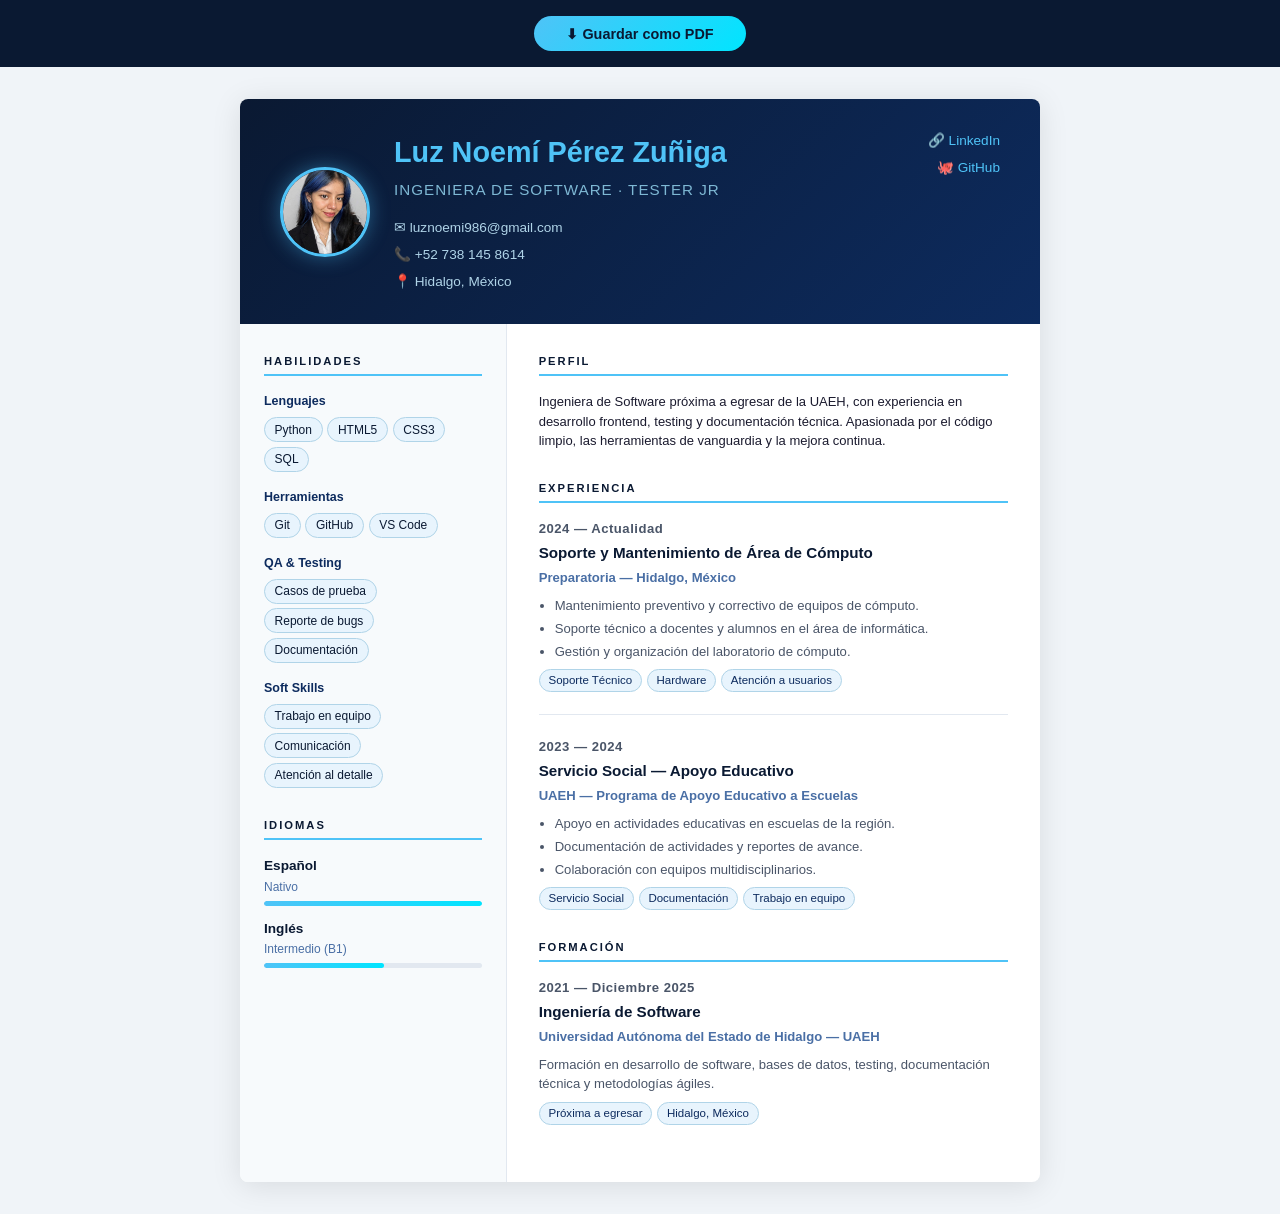
==== cv.html @ 761aa974 "ver3" ====
<!DOCTYPE html>
<html lang="es">
<head>
    <meta charset="UTF-8">
    <meta name="viewport" content="width=device-width, initial-scale=1.0">
    <title>CV — Luz Noemí Pérez Zuñiga</title>
    <style>
        * { margin: 0; padding: 0; box-sizing: border-box; }

        body {
            font-family: 'Segoe UI', Arial, sans-serif;
            background: #f0f4f8;
            color: #1a1a2e;
            font-size: 13px;
            line-height: 1.5;
        }

        .page {
            max-width: 800px;
            margin: 2rem auto;
            background: #fff;
            box-shadow: 0 4px 30px rgba(0,0,0,0.1);
            border-radius: 8px;
            overflow: hidden;
        }

        /* Header */
        .cv-header {
            background: linear-gradient(135deg, #0a1932, #0d2b5e);
            color: #fff;
            padding: 2rem 2.5rem;
            display: flex;
            justify-content: space-between;
            align-items: flex-start;
            gap: 2rem;
        }

        .header-left {
            display: flex;
            align-items: center;
            gap: 1.5rem;
        }

        .cv-photo {
            width: 90px;
            height: 90px;
            border-radius: 50%;
            object-fit: cover;
            border: 3px solid #4fc3f7;
            box-shadow: 0 0 20px rgba(79, 195, 247, 0.4);
            flex-shrink: 0;
        }

        .cv-header h1 {
            font-size: 1.8rem;
            font-weight: 700;
            color: #4fc3f7;
            margin-bottom: 0.3rem;
        }

        .cv-header .role {
            font-size: 0.95rem;
            color: #7eb8d4;
            font-weight: 500;
            margin-bottom: 1rem;
            letter-spacing: 1px;
            text-transform: uppercase;
        }

        .contact-info { display: flex; flex-direction: column; gap: 0.4rem; }
        .contact-info a, .contact-info span {
            color: #b0d4e8;
            text-decoration: none;
            font-size: 0.85rem;
            display: flex;
            align-items: center;
            gap: 0.4rem;
        }
        .contact-info a:hover { color: #4fc3f7; }

        .cv-links { display: flex; flex-direction: column; gap: 0.4rem; text-align: right; }
        .cv-links a {
            color: #4fc3f7;
            text-decoration: none;
            font-size: 0.85rem;
        }

        /* Body */
        .cv-body { display: grid; grid-template-columns: 1fr 2fr; }

        /* Sidebar */
        .sidebar {
            background: #f7fafc;
            padding: 1.8rem 1.5rem;
            border-right: 1px solid #e2e8f0;
        }

        /* Main */
        .main { padding: 1.8rem 2rem; }

        /* Section titles */
        .section-title {
            font-size: 0.7rem;
            font-weight: 700;
            letter-spacing: 2px;
            text-transform: uppercase;
            color: #0a1932;
            border-bottom: 2px solid #4fc3f7;
            padding-bottom: 0.3rem;
            margin-bottom: 1rem;
        }

        .cv-section { margin-bottom: 1.8rem; }

        /* Skills */
        .skill-group { margin-bottom: 1rem; }
        .skill-group h4 {
            font-size: 0.78rem;
            font-weight: 700;
            color: #0d2b5e;
            margin-bottom: 0.4rem;
        }
        .skill-tags { display: flex; flex-wrap: wrap; gap: 0.3rem; }
        .skill-tags span {
            background: #e8f4fd;
            color: #0a1932;
            border: 1px solid #b0d4e8;
            border-radius: 50px;
            padding: 0.15rem 0.6rem;
            font-size: 0.75rem;
        }

        /* Languages */
        .lang-item { margin-bottom: 0.8rem; }
        .lang-item h4 { font-size: 0.85rem; font-weight: 600; color: #0a1932; }
        .lang-item span { font-size: 0.75rem; color: #4a6fa5; }
        .lang-bar {
            height: 5px;
            background: #e2e8f0;
            border-radius: 5px;
            margin-top: 0.3rem;
            overflow: hidden;
        }
        .lang-fill { height: 100%; background: linear-gradient(90deg, #4fc3f7, #00e5ff); border-radius: 5px; }

        /* Experience & Education */
        .entry { margin-bottom: 1.4rem; padding-bottom: 1.4rem; border-bottom: 1px solid #e2e8f0; }
        .entry:last-child { border-bottom: none; margin-bottom: 0; padding-bottom: 0; }

        .entry-date {
            font-size: 0.75rem;
            color: #4fc3f7;
            font-weight: 700;
            letter-spacing: 0.5px;
            margin-bottom: 0.2rem;
        }

        .entry h3 { font-size: 0.95rem; font-weight: 700; color: #0a1932; margin-bottom: 0.2rem; }
        .entry .company { font-size: 0.82rem; color: #4a6fa5; margin-bottom: 0.5rem; font-weight: 600; }
        .entry p { font-size: 0.82rem; color: #4a5568; }

        .entry ul { padding-left: 1rem; margin-top: 0.3rem; }
        .entry ul li { font-size: 0.82rem; color: #4a5568; margin-bottom: 0.2rem; }

        .entry-tags { display: flex; flex-wrap: wrap; gap: 0.3rem; margin-top: 0.5rem; }
        .entry-tags span {
            background: #e8f4fd;
            color: #0d2b5e;
            border-radius: 50px;
            padding: 0.1rem 0.55rem;
            font-size: 0.72rem;
            border: 1px solid #b0d4e8;
        }

        /* Print */
        @media print {
            body { background: #fff; }
            .page { margin: 0; box-shadow: none; border-radius: 0; max-width: 100%; }
            .print-btn { display: none; }
        }

        .print-btn {
            display: block;
            text-align: center;
            padding: 1rem;
            background: #0a1932;
        }
        .print-btn button {
            background: linear-gradient(135deg, #4fc3f7, #00e5ff);
            color: #0a1932;
            border: none;
            padding: 0.6rem 2rem;
            border-radius: 50px;
            font-weight: 700;
            font-size: 0.9rem;
            cursor: pointer;
        }
    </style>
</head>
<body>

    <div class="print-btn">
        <button onclick="window.print()">⬇ Guardar como PDF</button>
    </div>

    <div class="page">

        <!-- Header -->
        <div class="cv-header">
            <div class="header-left">
                <img src="fotoluzcv.jpeg" alt="Luz Noemí Pérez Zuñiga" class="cv-photo">
                <div>
                    <h1>Luz Noemí Pérez Zuñiga</h1>
                    <p class="role">Ingeniera de Software · Tester Jr</p>
                    <div class="contact-info">
                        <a href="mailto:luznoemi986@gmail.com">✉ luznoemi986@gmail.com</a>
                        <span>📞 +52 738 145 8614</span>
                        <span>📍 Hidalgo, México</span>
                    </div>
                </div>
            </div>
            <div class="cv-links">
                <a href="https://www.linkedin.com/in/luz-noemi-perez-zuñiga-7bb8242a8" target="_blank">🔗 LinkedIn</a>
                <a href="https://github.com/luznoemi986" target="_blank">🐙 GitHub</a>
            </div>
        </div>

        <div class="cv-body">

            <!-- Sidebar -->
            <div class="sidebar">

                <div class="cv-section">
                    <p class="section-title">Habilidades</p>
                    <div class="skill-group">
                        <h4>Lenguajes</h4>
                        <div class="skill-tags">
                            <span>Python</span><span>HTML5</span><span>CSS3</span><span>SQL</span>
                        </div>
                    </div>
                    <div class="skill-group">
                        <h4>Herramientas</h4>
                        <div class="skill-tags">
                            <span>Git</span><span>GitHub</span><span>VS Code</span>
                        </div>
                    </div>
                    <div class="skill-group">
                        <h4>QA & Testing</h4>
                        <div class="skill-tags">
                            <span>Casos de prueba</span><span>Reporte de bugs</span><span>Documentación</span>
                        </div>
                    </div>
                    <div class="skill-group">
                        <h4>Soft Skills</h4>
                        <div class="skill-tags">
                            <span>Trabajo en equipo</span><span>Comunicación</span><span>Atención al detalle</span>
                        </div>
                    </div>
                </div>

                <div class="cv-section">
                    <p class="section-title">Idiomas</p>
                    <div class="lang-item">
                        <h4>Español</h4>
                        <span>Nativo</span>
                        <div class="lang-bar"><div class="lang-fill" style="width:100%"></div></div>
                    </div>
                    <div class="lang-item">
                        <h4>Inglés</h4>
                        <span>Intermedio (B1)</span>
                        <div class="lang-bar"><div class="lang-fill" style="width:55%"></div></div>
                    </div>
                </div>

            </div>

            <!-- Main -->
            <div class="main">

                <div class="cv-section">
                    <p class="section-title">Perfil</p>
                    <p>Ingeniera de Software próxima a egresar de la UAEH, con experiencia en desarrollo frontend, testing y documentación técnica. Apasionada por el código limpio, las herramientas de vanguardia y la mejora continua.</p>
                </div>

                <div class="cv-section">
                    <p class="section-title">Experiencia</p>

                    <div class="entry">
                        <p class="entry-date">2024 — Actualidad</p>
                        <h3>Soporte y Mantenimiento de Área de Cómputo</h3>
                        <p class="company">Preparatoria — Hidalgo, México</p>
                        <ul>
                            <li>Mantenimiento preventivo y correctivo de equipos de cómputo.</li>
                            <li>Soporte técnico a docentes y alumnos en el área de informática.</li>
                            <li>Gestión y organización del laboratorio de cómputo.</li>
                        </ul>
                        <div class="entry-tags">
                            <span>Soporte Técnico</span><span>Hardware</span><span>Atención a usuarios</span>
                        </div>
                    </div>

                    <div class="entry">
                        <p class="entry-date">2023 — 2024</p>
                        <h3>Servicio Social — Apoyo Educativo</h3>
                        <p class="company">UAEH — Programa de Apoyo Educativo a Escuelas</p>
                        <ul>
                            <li>Apoyo en actividades educativas en escuelas de la región.</li>
                            <li>Documentación de actividades y reportes de avance.</li>
                            <li>Colaboración con equipos multidisciplinarios.</li>
                        </ul>
                        <div class="entry-tags">
                            <span>Servicio Social</span><span>Documentación</span><span>Trabajo en equipo</span>
                        </div>
                    </div>
                </div>

                <div class="cv-section">
                    <p class="section-title">Formación</p>
                    <div class="entry">
                        <p class="entry-date">2021 — Diciembre 2025</p>
                        <h3>Ingeniería de Software</h3>
                        <p class="company">Universidad Autónoma del Estado de Hidalgo — UAEH</p>
                        <p>Formación en desarrollo de software, bases de datos, testing, documentación técnica y metodologías ágiles.</p>
                        <div class="entry-tags">
                            <span>Próxima a egresar</span><span>Hidalgo, México</span>
                        </div>
                    </div>
                </div>

            </div>
        </div>
    </div>

</body>
</html>
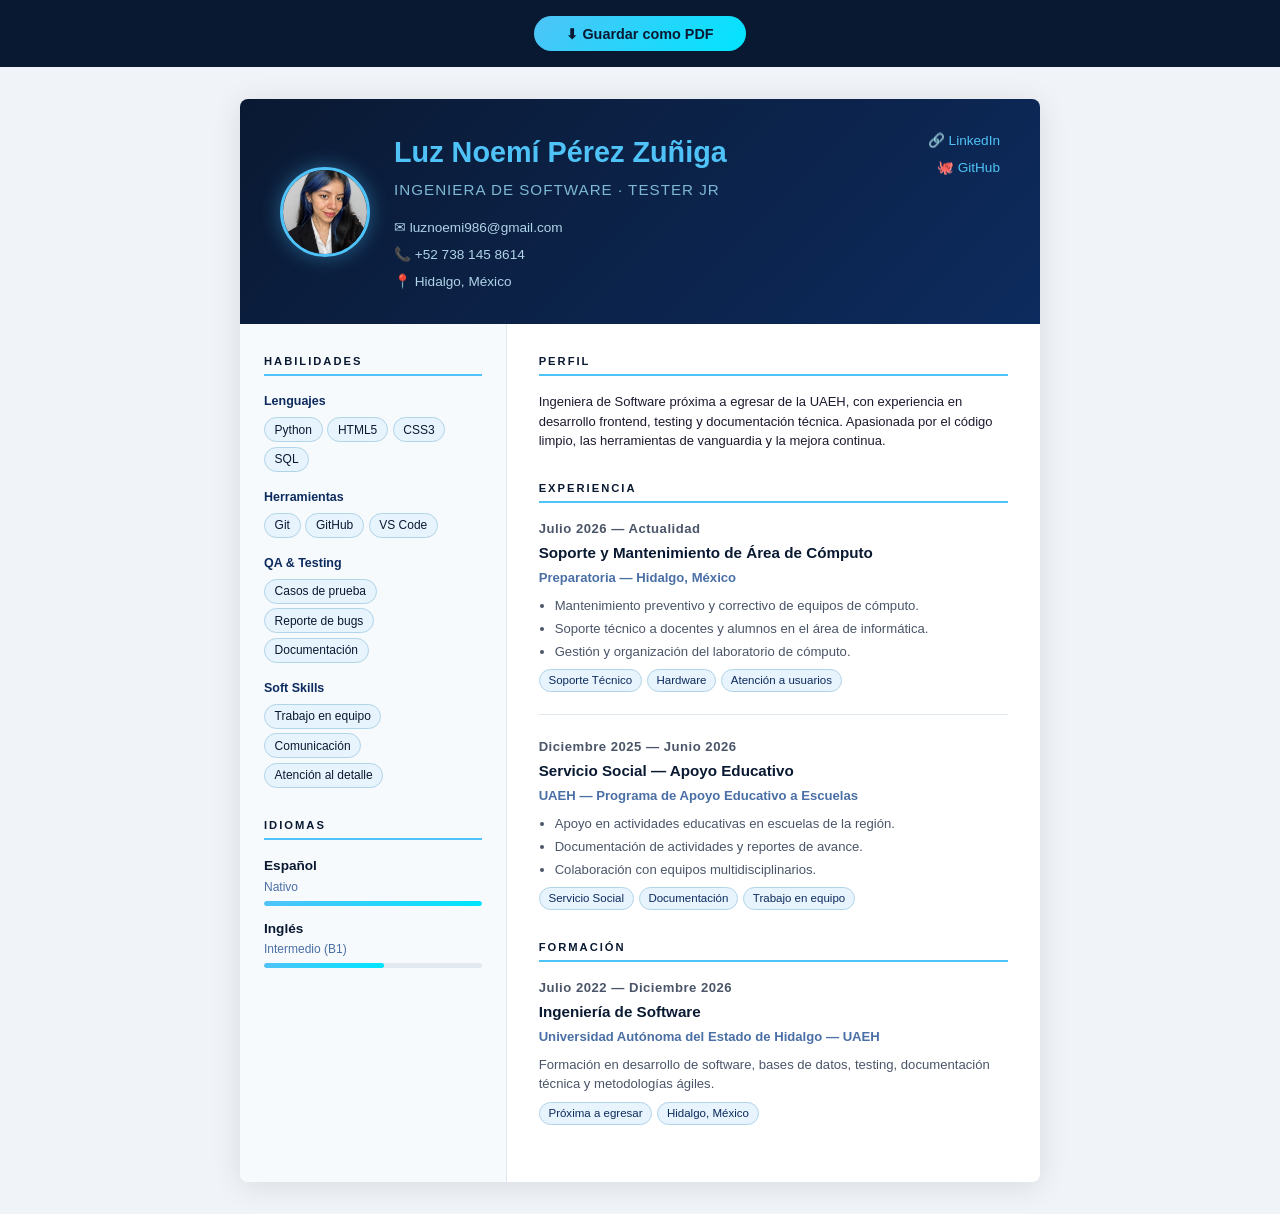
==== commit 02015c32: "cv correcion" ====
--- a/cv.html
+++ b/cv.html
@@ -286,7 +286,7 @@
                     <p class="section-title">Experiencia</p>
 
                     <div class="entry">
-                        <p class="entry-date">2024 — Actualidad</p>
+                        <p class="entry-date">Julio 2026 — Actualidad</p>
                         <h3>Soporte y Mantenimiento de Área de Cómputo</h3>
                         <p class="company">Preparatoria — Hidalgo, México</p>
                         <ul>
@@ -300,7 +300,7 @@
                     </div>
 
                     <div class="entry">
-                        <p class="entry-date">2023 — 2024</p>
+                        <p class="entry-date">Diciembre 2025 — Junio 2026</p>
                         <h3>Servicio Social — Apoyo Educativo</h3>
                         <p class="company">UAEH — Programa de Apoyo Educativo a Escuelas</p>
                         <ul>
@@ -317,7 +317,7 @@
                 <div class="cv-section">
                     <p class="section-title">Formación</p>
                     <div class="entry">
-                        <p class="entry-date">2021 — Diciembre 2025</p>
+                        <p class="entry-date">Julio 2022 — Diciembre 2026</p>
                         <h3>Ingeniería de Software</h3>
                         <p class="company">Universidad Autónoma del Estado de Hidalgo — UAEH</p>
                         <p>Formación en desarrollo de software, bases de datos, testing, documentación técnica y metodologías ágiles.</p>
